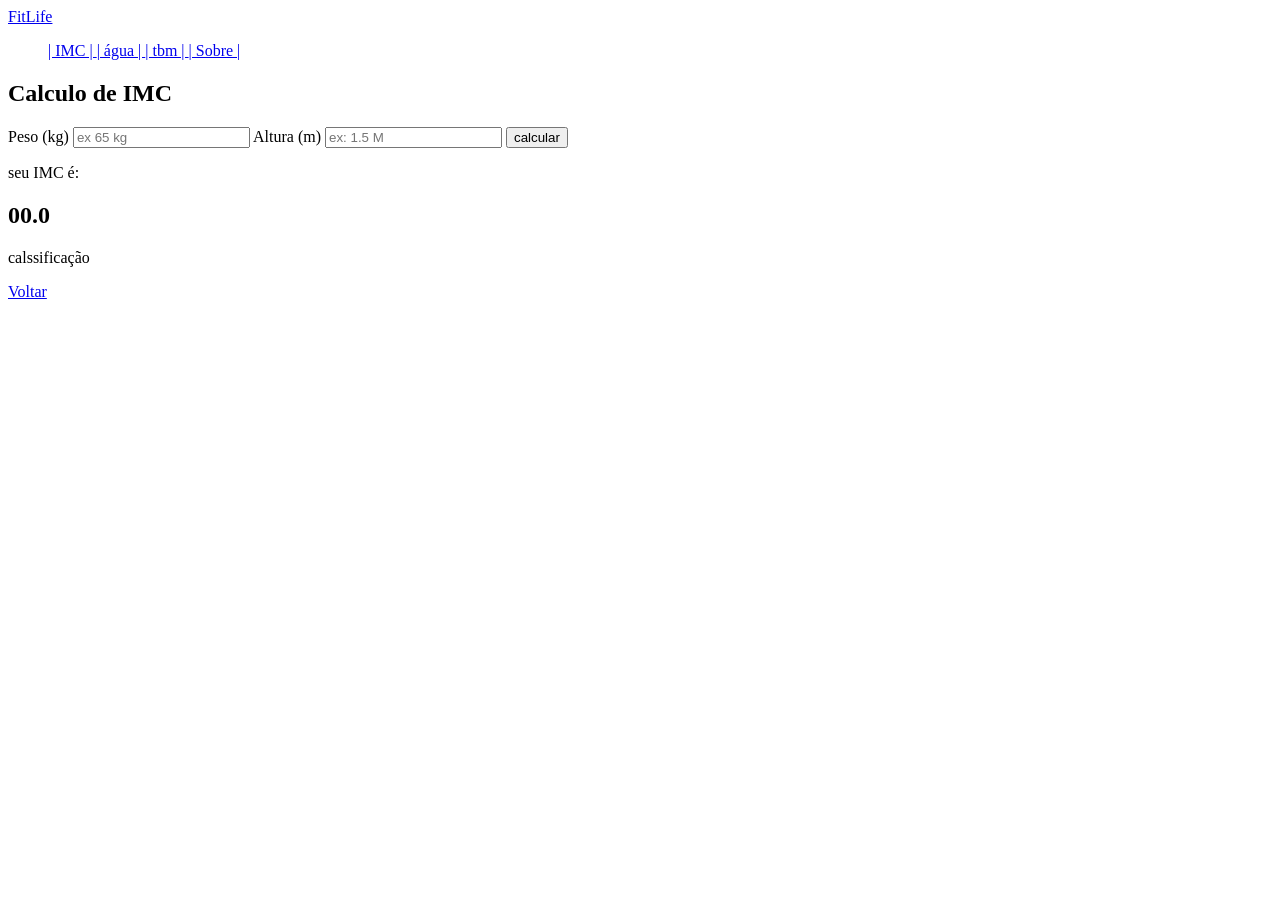
==== pages/IMC.html @ 1e949162 "finalizando os formularios das paginas" ====
<!DOCTYPE html>
<html lang="en">
<head>
    <meta charset="UTF-8">
    <meta name="viewport" content="width=device-width, initial-scale=1.0">
    <link rel="preconnect" href="https://fonts.googleapis.com">
    <link rel="preconnect" href="https://fonts.gstatic.com" crossorigin>
    <link href="https://fonts.googleapis.com/css2?family=Poppins:ital,wght@0,100;0,200;0,300;0,400;0,500;0,600;0,700;0,800;0,900;1,100;1,200;1,300;1,400;1,500;1,600;1,700;1,800;1,900&display=swap%22 rel="stylesheet">
    <title>FitLife | Imc</title>
</head>
<body style="font-family: poppins;">

    <nav>
        <a href="../index.html">FitLife</a>

        <ul>
            <a href="IMC.html"> | IMC | </a>
            <a href="water.html"> | água | </a>
            <a href="tbm.html"> | tbm | </a>
            <a href="sobre.html"> | Sobre | </a>
        </ul>

    </nav>

    <main>
        <section>
            <h1>Calculo de IMC</h1>
            <form>

                <label for="weight"> Peso (kg) </label>
                <input type="number" id="weight" placeholder="ex 65 kg" required step="any">

                <label for="height"> Altura (m) </label>
                <input type="number" id="height" placeholder="ex: 1.5 M" required step="any">
                

                <button type="submit">calcular</button>

            </form>

            <div>
                <p>seu IMC é:</p>
                <h2>00.0</h2>
                <p>calssificação</p>
            </div>

            <a href="../index.html"> Voltar </a>
        </section>

    </main>
    
</body>
</html>
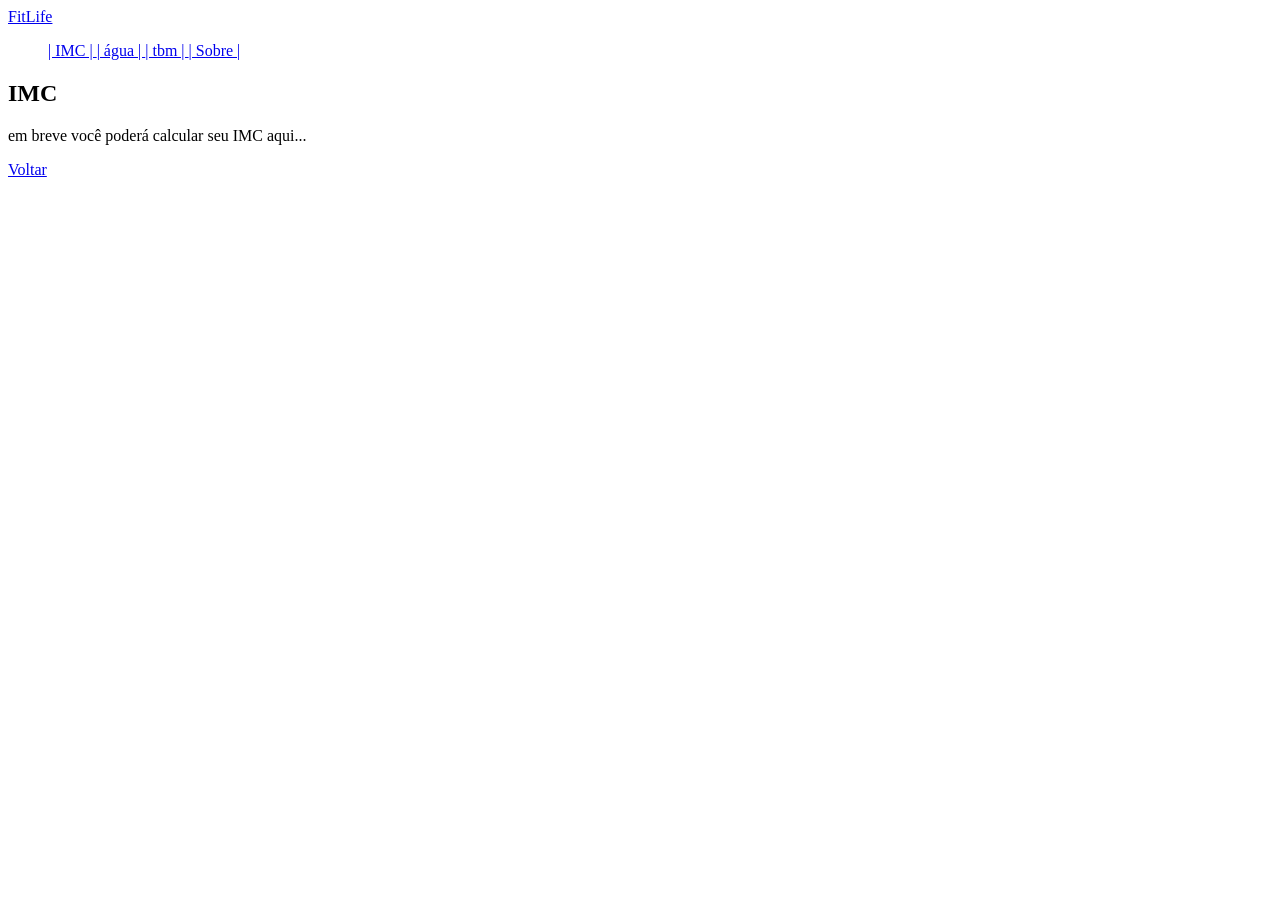
==== commit adf35883: "o basico do css" ====
--- a/pages/IMC.html
+++ b/pages/IMC.html
@@ -8,41 +8,26 @@
     <link href="https://fonts.googleapis.com/css2?family=Poppins:ital,wght@0,100;0,200;0,300;0,400;0,500;0,600;0,700;0,800;0,900;1,100;1,200;1,300;1,400;1,500;1,600;1,700;1,800;1,900&display=swap%22 rel="stylesheet">
     <title>FitLife | Imc</title>
 </head>
-<body style="font-family: poppins;">
+<body>
 
     <nav>
         <a href="../index.html">FitLife</a>
 
         <ul>
-            <a href="IMC.html"> | IMC | </a>
-            <a href="water.html"> | água | </a>
-            <a href="tbm.html"> | tbm | </a>
-            <a href="sobre.html"> | Sobre | </a>
+            <a class="nav-link"  href="pages/IMC.html"> | IMC | </a>
+            <a class="nav-link"  href="pages/water.html"> | água | </a>
+            <a class="nav-link"  href="pages/tbm.html"> | tbm | </a>
+            <a class="nav-link"  href="pages/sobre.html"> | Sobre | </a>
         </ul>
 
     </nav>
 
     <main>
         <section>
-            <h1>Calculo de IMC</h1>
-            <form>
-
-                <label for="weight"> Peso (kg) </label>
-                <input type="number" id="weight" placeholder="ex 65 kg" required step="any">
-
-                <label for="height"> Altura (m) </label>
-                <input type="number" id="height" placeholder="ex: 1.5 M" required step="any">
-                
-
-                <button type="submit">calcular</button>
-
-            </form>
-
-            <div>
-                <p>seu IMC é:</p>
-                <h2>00.0</h2>
-                <p>calssificação</p>
-            </div>
+            <header>
+                <h1>IMC</h1>
+                <P>em breve você poderá calcular seu IMC aqui...</P>
+            </header>
 
             <a href="../index.html"> Voltar </a>
         </section>
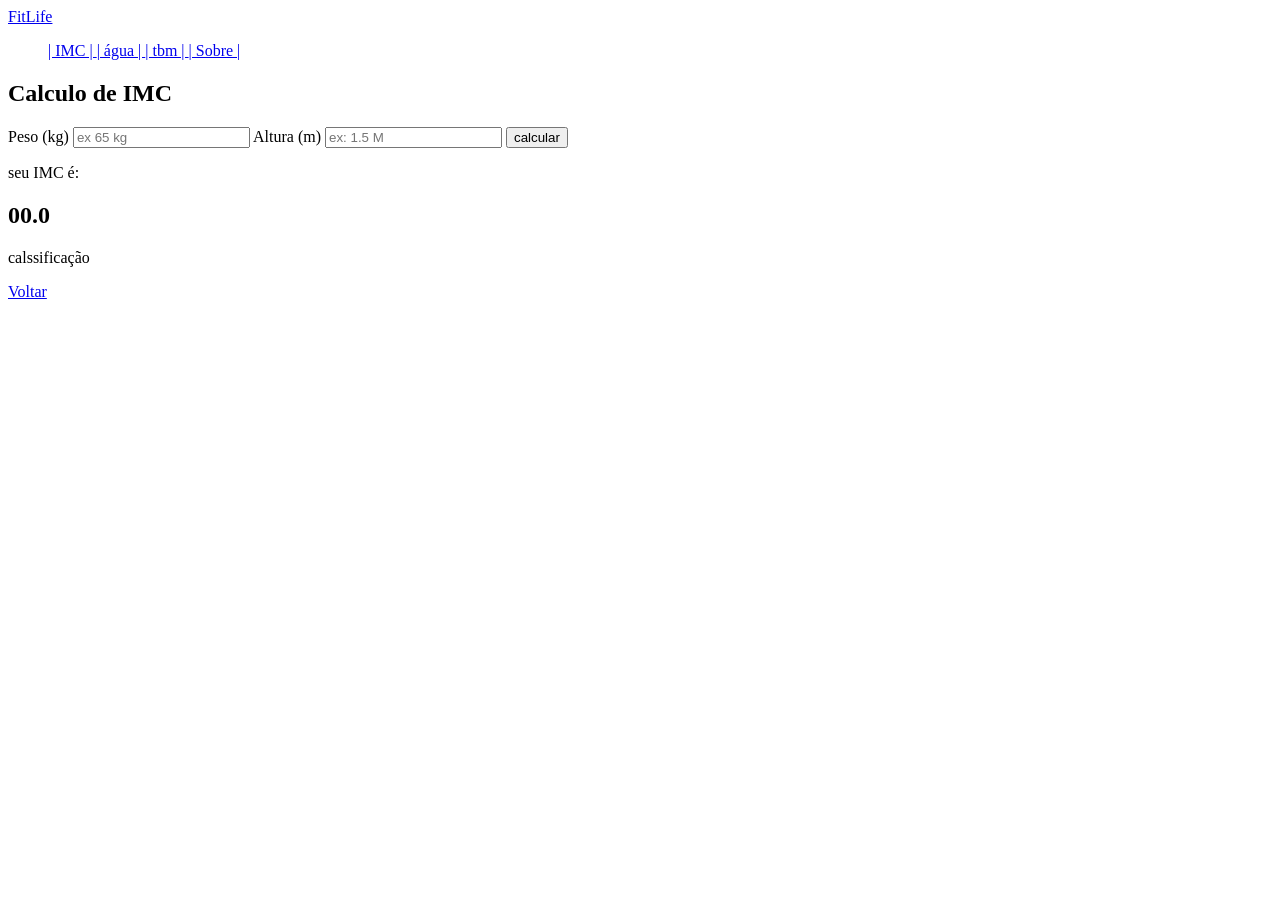
==== commit 9ed8be16: "Merge branch 'main' into base-css" ====
--- a/pages/IMC.html
+++ b/pages/IMC.html
@@ -14,20 +14,35 @@
         <a href="../index.html">FitLife</a>
 
         <ul>
-            <a class="nav-link"  href="pages/IMC.html"> | IMC | </a>
-            <a class="nav-link"  href="pages/water.html"> | água | </a>
-            <a class="nav-link"  href="pages/tbm.html"> | tbm | </a>
-            <a class="nav-link"  href="pages/sobre.html"> | Sobre | </a>
+            <a href="IMC.html"> | IMC | </a>
+            <a href="water.html"> | água | </a>
+            <a href="tbm.html"> | tbm | </a>
+            <a href="sobre.html"> | Sobre | </a>
         </ul>
 
     </nav>
 
     <main>
         <section>
-            <header>
-                <h1>IMC</h1>
-                <P>em breve você poderá calcular seu IMC aqui...</P>
-            </header>
+            <h1>Calculo de IMC</h1>
+            <form>
+
+                <label for="weight"> Peso (kg) </label>
+                <input type="number" id="weight" placeholder="ex 65 kg" required step="any">
+
+                <label for="height"> Altura (m) </label>
+                <input type="number" id="height" placeholder="ex: 1.5 M" required step="any">
+                
+
+                <button type="submit">calcular</button>
+
+            </form>
+
+            <div>
+                <p>seu IMC é:</p>
+                <h2>00.0</h2>
+                <p>calssificação</p>
+            </div>
 
             <a href="../index.html"> Voltar </a>
         </section>
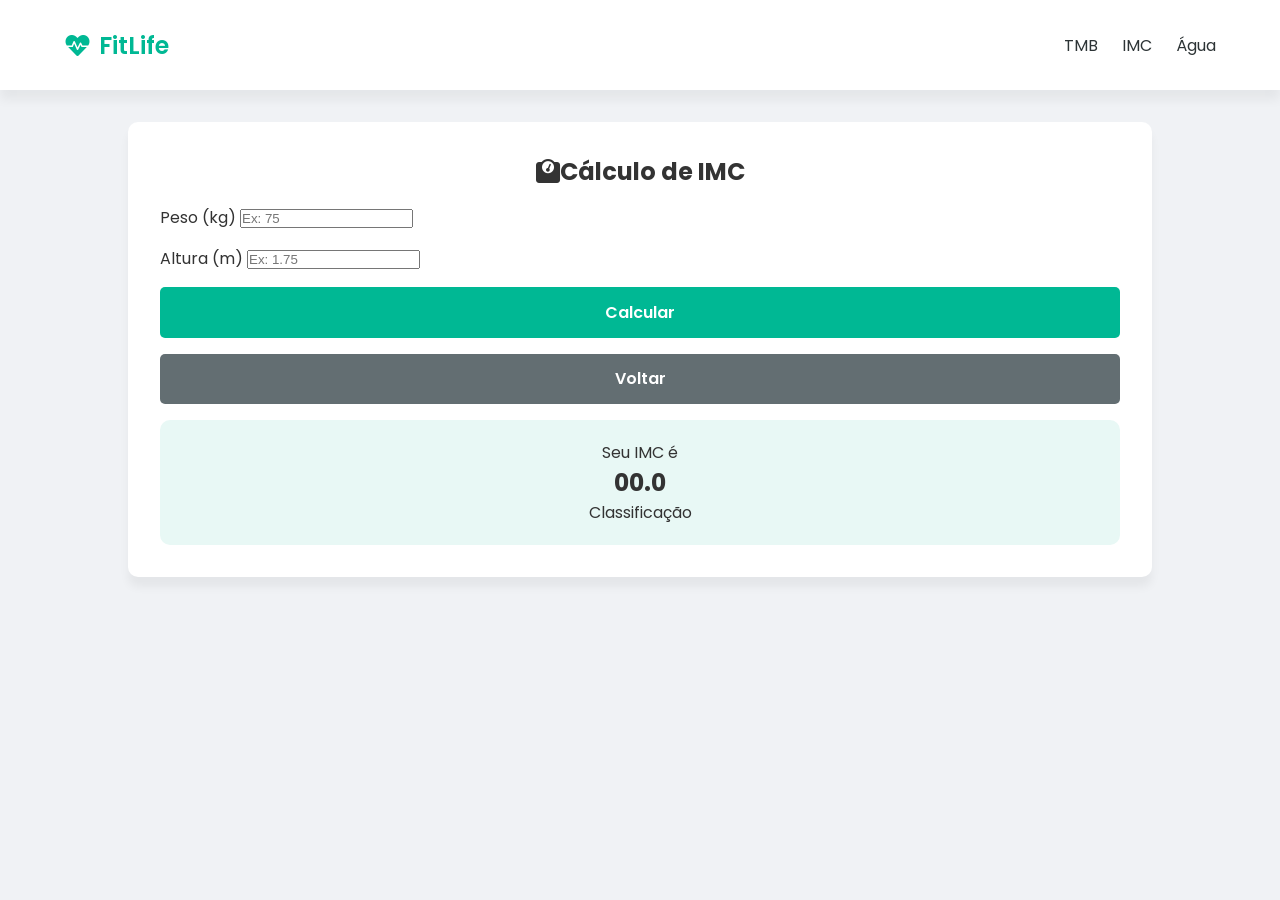
==== commit 83c42aba: "parte da responsividade" ====
--- a/pages/IMC.html
+++ b/pages/IMC.html
@@ -1,53 +1,65 @@
 <!DOCTYPE html>
-<html lang="en">
+<html lang="pt-BR">
 <head>
     <meta charset="UTF-8">
     <meta name="viewport" content="width=device-width, initial-scale=1.0">
     <link rel="preconnect" href="https://fonts.googleapis.com">
     <link rel="preconnect" href="https://fonts.gstatic.com" crossorigin>
-    <link href="https://fonts.googleapis.com/css2?family=Poppins:ital,wght@0,100;0,200;0,300;0,400;0,500;0,600;0,700;0,800;0,900;1,100;1,200;1,300;1,400;1,500;1,600;1,700;1,800;1,900&display=swap%22 rel="stylesheet">
-    <title>FitLife | Imc</title>
+    <link rel="stylesheet" href="..//CSS/Style.css">
+    <link
+    rel="stylesheet"
+    href="https://cdnjs.cloudflare.com/ajax/libs/font-awesome/6.0.0/css/all.min.css"
+    />
+    <link href="https://fonts.googleapis.com/css2?family=Poppins:ital,wght@0,100;0,200;0,300;0,400;0,500;0,600;0,700;0,800;0,900;1,100;1,200;1,300;1,400;1,500;1,600;1,700;1,800;1,900&display=swap" rel="stylesheet">
+    <title>FitLife | IMC</title>
 </head>
 <body>
 
+    
     <nav>
-        <a href="../index.html">FitLife</a>
+        <a class="logo" href="../index.html"><i class="fas fa-heartbeat"></i>FitLife</a>
 
-        <ul>
-            <a href="IMC.html"> | IMC | </a>
-            <a href="water.html"> | água | </a>
-            <a href="tbm.html"> | tbm | </a>
-            <a href="sobre.html"> | Sobre | </a>
+        <ul class="nav-links"">
+            <li><a class="nav-link" href="tmb.html">TMB</a></li>
+            <li><a class="nav-link" href="IMC.html">IMC</a></li>
+            <li><a class="nav-link"" href="water.html">Água</a></li>
         </ul>
-
     </nav>
 
+
     <main>
-        <section>
-            <h1>Calculo de IMC</h1>
+        <section class="tool-container">
+            <div class="tool-container-title">
+            <h1><i class="fas fa-weight"></i>Cálculo de IMC</h1>
+            </div>
+
             <form>
-
-                <label for="weight"> Peso (kg) </label>
-                <input type="number" id="weight" placeholder="ex 65 kg" required step="any">
-
-                <label for="height"> Altura (m) </label>
-                <input type="number" id="height" placeholder="ex: 1.5 M" required step="any">
-                
-
-                <button type="submit">calcular</button>
-
+                <div class="form-group">
+                    <label for="weight">Peso (kg)</label>
+                    <input type="number" id="weight" placeholder="Ex: 75" required>
+                </div>
+                <div class="form-group">
+                    <label for="height">Altura (m)</label>
+                    <input type="number" id="height" placeholder="Ex: 1.75" 
+                required
+                step="any"
+                >
+                </div>
+                <button class="action-btn" type="submit">Calcular</button>
+                <a class="action-btn btn-back" href="../index.html">Voltar</a>
             </form>
 
-            <div>
-                <p>seu IMC é:</p>
+            <div class="result-box">
+                <p>Seu IMC é</p>
                 <h2>00.0</h2>
-                <p>calssificação</p>
+                <p>Classificação</p>
             </div>
 
-            <a href="../index.html"> Voltar </a>
+            
+
         </section>
+    </main>
+  
 
-    </main>
-    
 </body>
 </html>
--- a/CSS/Style.css
+++ b/CSS/Style.css
@@ -0,0 +1,207 @@
+:root {
+  --primary-color: #00b894;
+  --primary-dark: #019477;
+  --secondary-color: #2d3436;
+  --background-color: #f0f2f5;
+  --card-color: #ffffff;
+  --text-color: #333333;
+  --muted-color: #636e72;
+  --danger-color: #d63031;
+  --water-color: #0984e3;
+  --border-color: #dfe6e9;
+  --result-box: #e8f8f5;
+ 
+  --shadow-md: 0 10px 10px rgba(0, 0, 0, 0.05);
+}
+
+* {
+    margin: 0;
+    padding: 0;
+    box-sizing: border-box;
+}
+
+body {
+    font-family: "Poppins";
+    background-color: var(--background-color);
+    color: var(--text-color)
+}
+
+nav {
+    display: flex;
+    justify-content: space-between;
+    align-items: center;
+
+    background-color: var(--card-color);
+    padding: 0 5%;
+    height: 10vh;
+    box-shadow: var(--shadow-md);
+}
+
+.logo {
+    /* flexbox */
+    display: flex;
+    align-items: center;
+
+    gap: 0.5rem;
+
+    font-size:1.5rem;
+    color: var(--primary-color);
+    text-decoration: none;
+    font-weight: 600;
+}
+
+.nav-links {
+    display:flex;
+    list-style: none;
+    gap: 1.5rem;
+}
+
+.nav-link {
+    text-decoration: none;
+    color: var(--secondary-color);
+    font-size: 1rem;
+}
+
+.nav-link:hover {
+    color: var(--primary-color)
+}
+
+#nav-active {
+    border-bottom: 3px var(--primary-color) solid;
+    color: var(--primary-color)
+}
+
+.header-container {
+    text-align: center;
+    padding: 2.5rem 0;
+}
+
+.header-container h1 {
+    font-size: 2.5rem;
+}
+
+.header-container span {
+    color: var(--primary-color)
+}
+
+main {
+    width: 80%;
+    margin: 0 auto;
+    padding: 2rem 0;
+}
+
+.cards-section {
+    text-align: center;
+    
+    display: flex;
+    justify-content: center;
+    flex-wrap: wrap;
+    gap: 1.5rem;
+}
+
+.feature-card {
+    background-color: var(--card-color);
+    color: var(--text-color);
+    padding: 1.5rem;
+    border-radius: 10px;
+    text-align: center;
+    text-decoration: none;
+    box-shadow: var(--shadow-md);
+    width: 15rem;
+}
+
+.feature-card:hover {
+    border: 2px solid var(--primary-color)
+}
+
+.feature-card i {
+    font-size: 2rem;
+    color: var(--primary-color);
+    margin-bottom: 1rem;
+}
+
+.tool-container {
+    display: flex;
+    width: 100;
+    gap: 1rem;
+    flex-direction: column;
+
+    padding: 2rem;
+    background-color: var(--card-color);
+    border-radius: 10px;
+    box-shadow: var(--shadow-md);
+}
+
+.tool-container-title {
+    text-align: center; 
+}
+
+.tool-container-title h2 {
+    color: var(--secondary-color);
+    font-size: 1.8rem;
+}
+
+.tool-container form {
+    display:flex;
+    flex-direction: column;
+    gap:1rem;
+}
+
+.from-group {
+    display: flex;
+    flex-direction: column;
+    gap: 0.5rem;
+}
+
+.from-group label{
+    font-weight: 600;
+    color: var(--secondary-color);
+}
+
+.from-group input {
+    padding: 0.8rem;
+    border: 2px solid var(--border-color);
+    border-radius: 5px;
+    font-size: 1rem;
+    font-family: inherit;
+}
+
+.from-group input:focus {
+    outline: none;
+    border-color: var(--primary-color);
+}
+
+.action-btn {
+    padding: 0.8rem 1rem;
+    background-color: var(--primary-color);
+    color: var(--card-color);
+    border: none;
+    border-radius: 5px;
+    font-size: 1rem;
+    font-weight: 600;
+    font-family: inherit;
+    cursor:pointer;
+    text-decoration: none;
+    text-align: center;
+    transition: 0.3s;
+
+}
+
+.action-btn:hover {
+    background-color: var(--primary-dark);
+}
+
+.btn-back{
+    background-color: var(--muted-color);
+}
+
+.btn-back:hover{
+    background-color: var(--secondary-color);
+}
+
+.result-box {
+    background-color: var(--result-box);
+    padding: 1.25rem;
+    border-radius: 10px;
+    text-align: center;
+}
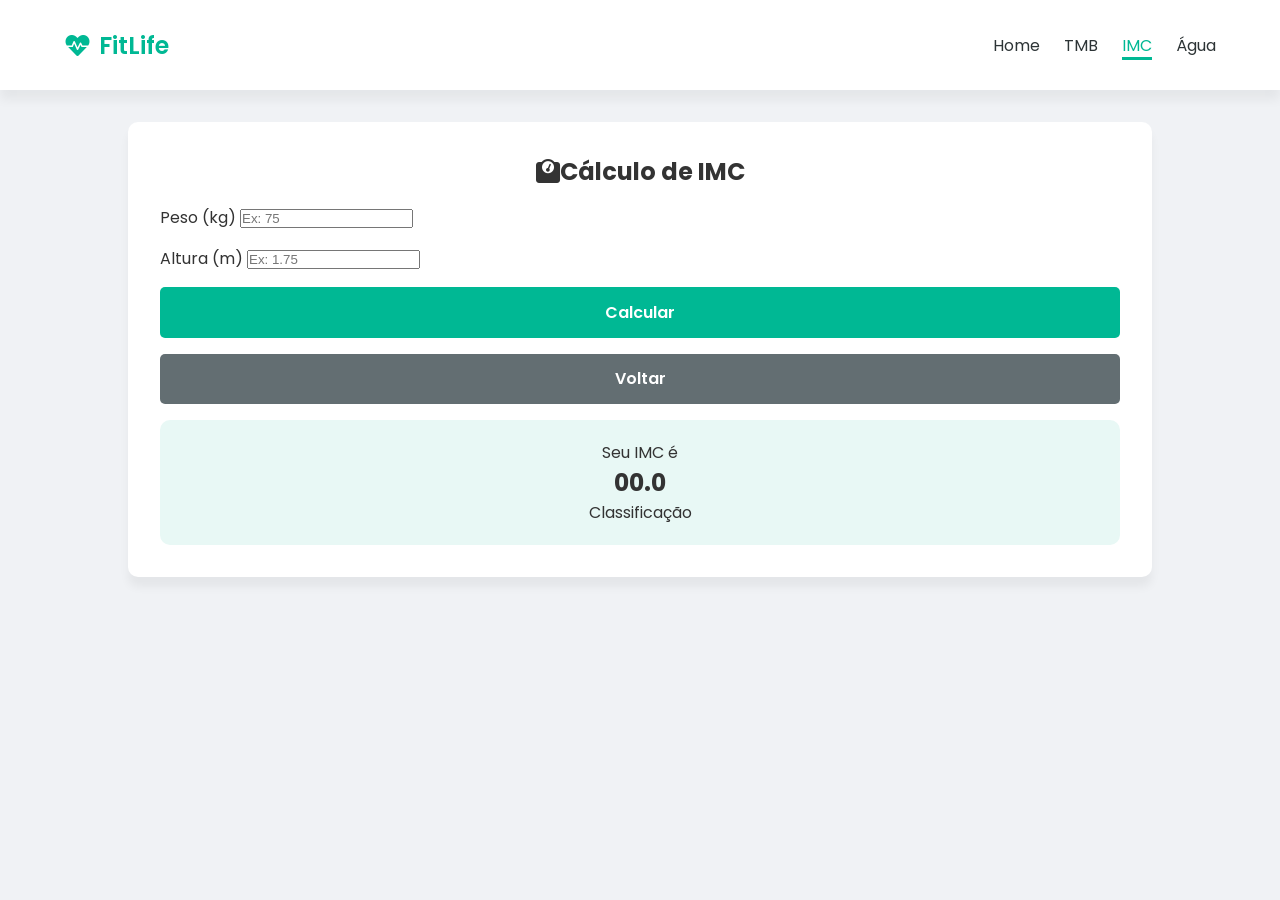
==== commit c1747556: "finalizando o TMB e Water" ====
--- a/pages/IMC.html
+++ b/pages/IMC.html
@@ -17,12 +17,16 @@
 
     
     <nav>
-        <a class="logo" href="../index.html"><i class="fas fa-heartbeat"></i>FitLife</a>
+        <a href="../index.html" class="logo">
+            <i class="fas fa-heartbeat"></i>
+            <p>FitLife</p>
+        </a>
 
-        <ul class="nav-links"">
+        <ul class="nav-links">
+            <li><a class="nav-link" href="../index.html">Home</a></li>
             <li><a class="nav-link" href="tmb.html">TMB</a></li>
-            <li><a class="nav-link" href="IMC.html">IMC</a></li>
-            <li><a class="nav-link"" href="water.html">Água</a></li>
+            <li><a class="nav-link" id="nav-active" href="IMC.html">IMC</a></li>
+            <li><a class="nav-link" href="water.html">Água</a></li>
         </ul>
     </nav>
 
--- a/CSS/Style.css
+++ b/CSS/Style.css
@@ -153,12 +153,13 @@
     gap: 0.5rem;
 }
 
-.from-group label{
+.from-group label {
     font-weight: 600;
     color: var(--secondary-color);
 }
 
-.from-group input {
+.from-group input,
+.form-group select {
     padding: 0.8rem;
     border: 2px solid var(--border-color);
     border-radius: 5px;
@@ -166,7 +167,8 @@
     font-family: inherit;
 }
 
-.from-group input:focus {
+.from-group input:focus,
+.from-group select:focus {
     outline: none;
     border-color: var(--primary-color);
 }
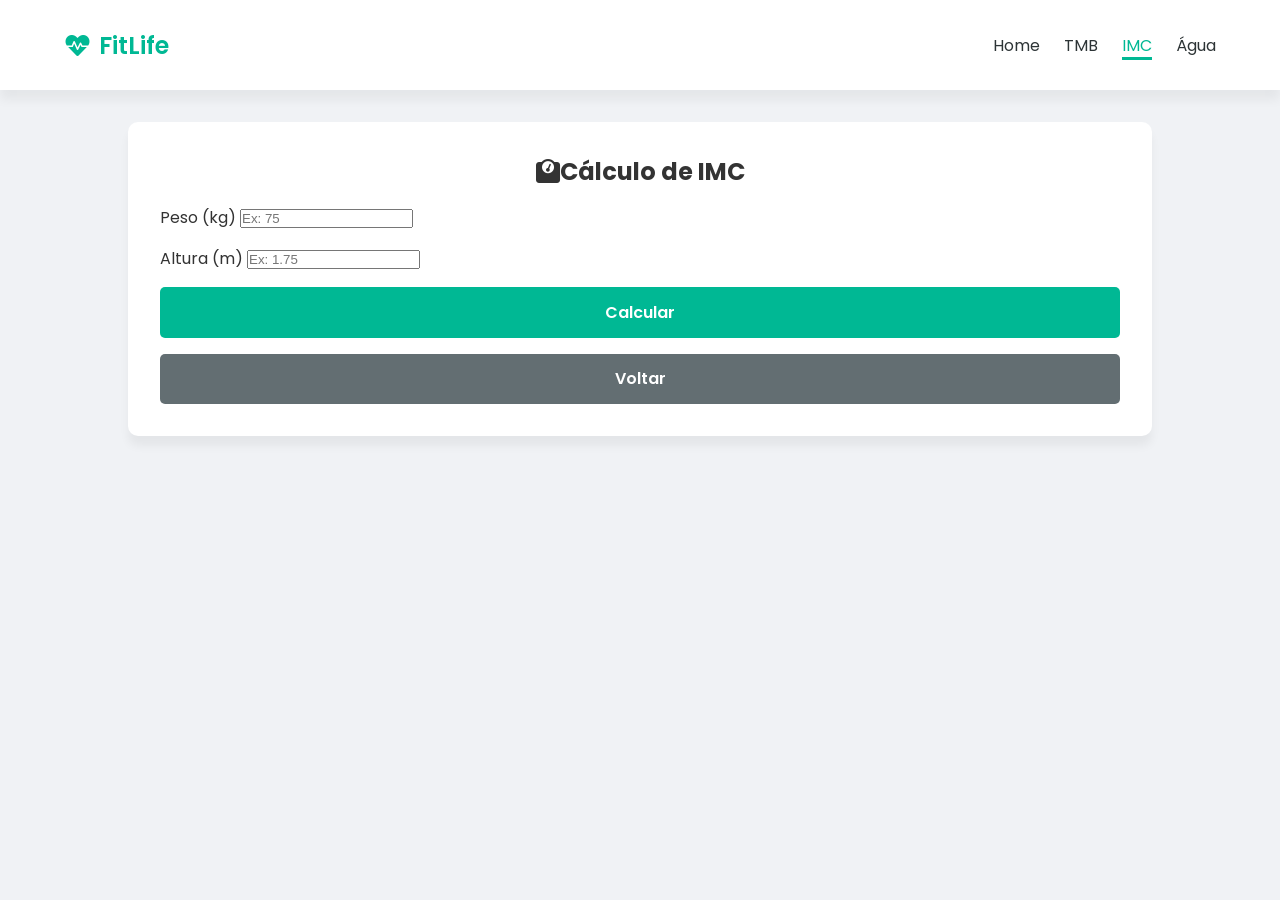
==== commit 5c81b09d: "terminando o java script" ====
--- a/pages/IMC.html
+++ b/pages/IMC.html
@@ -49,14 +49,14 @@
                 step="any"
                 >
                 </div>
-                <button class="action-btn" type="submit">Calcular</button>
+                <button class="action-btn" type="submit" onclick="calculateIMC(event)">Calcular</button>
                 <a class="action-btn btn-back" href="../index.html">Voltar</a>
             </form>
 
-            <div class="result-box">
+            <div id="result" class="result-box">
                 <p>Seu IMC é</p>
-                <h2>00.0</h2>
-                <p>Classificação</p>
+                <h2 id="imc-value">00.0</h2>
+                <p id="imc-desc">Classificação</p>
             </div>
 
             
@@ -64,6 +64,6 @@
         </section>
     </main>
   
-
+    <script src="../js/imc.js"></script>
 </body>
 </html>
--- a/CSS/Style.css
+++ b/CSS/Style.css
@@ -206,4 +206,27 @@
     padding: 1.25rem;
     border-radius: 10px;
     text-align: center;
+    display: none
+}
+
+.show {
+    display: block;
+}
+
+@media (max-width: 480px) {
+    nav {
+        flex-direction: column;
+        justify-content: center;
+        height: 12vh;
+    }
+}
+
+@media (max-width: 400px) {
+    logo {
+        font-size: 1.2rem;
+    }
+
+    nav-link {
+        gap: 0.5rem;
+    }
 }
